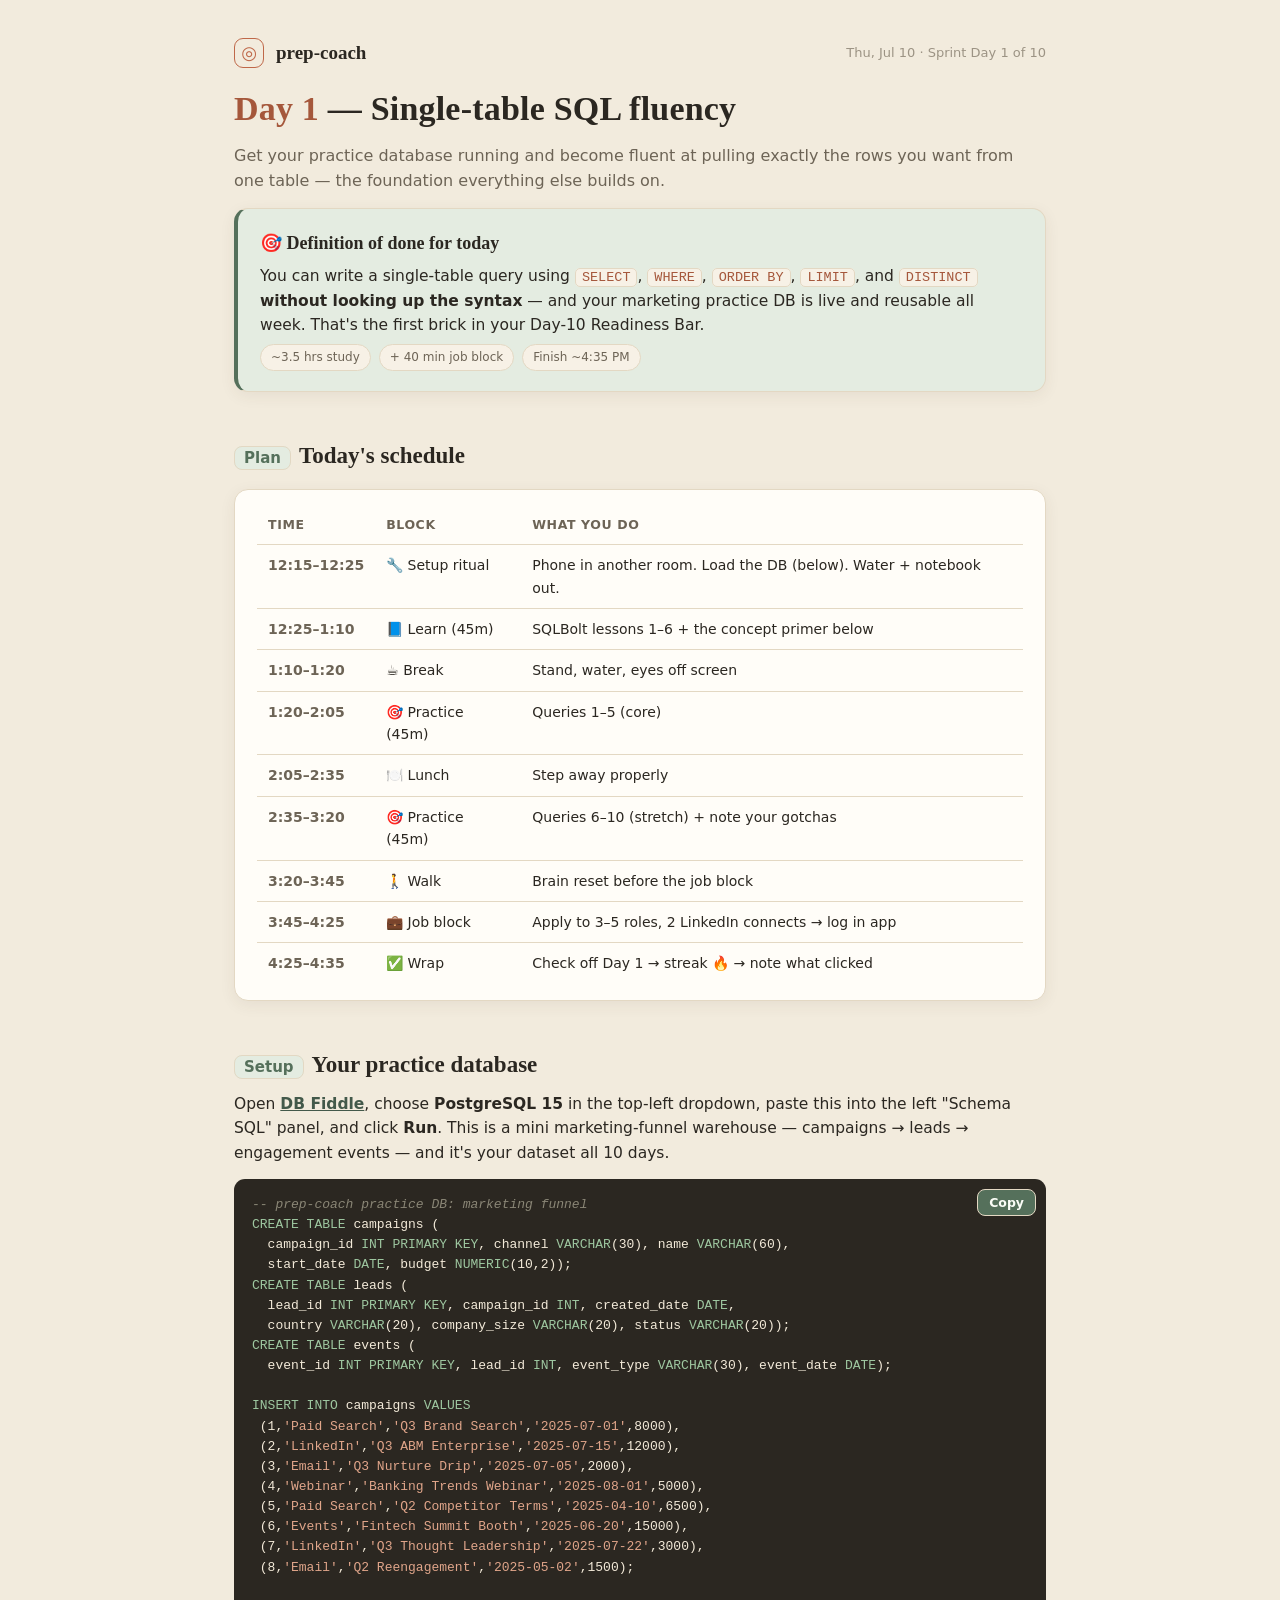
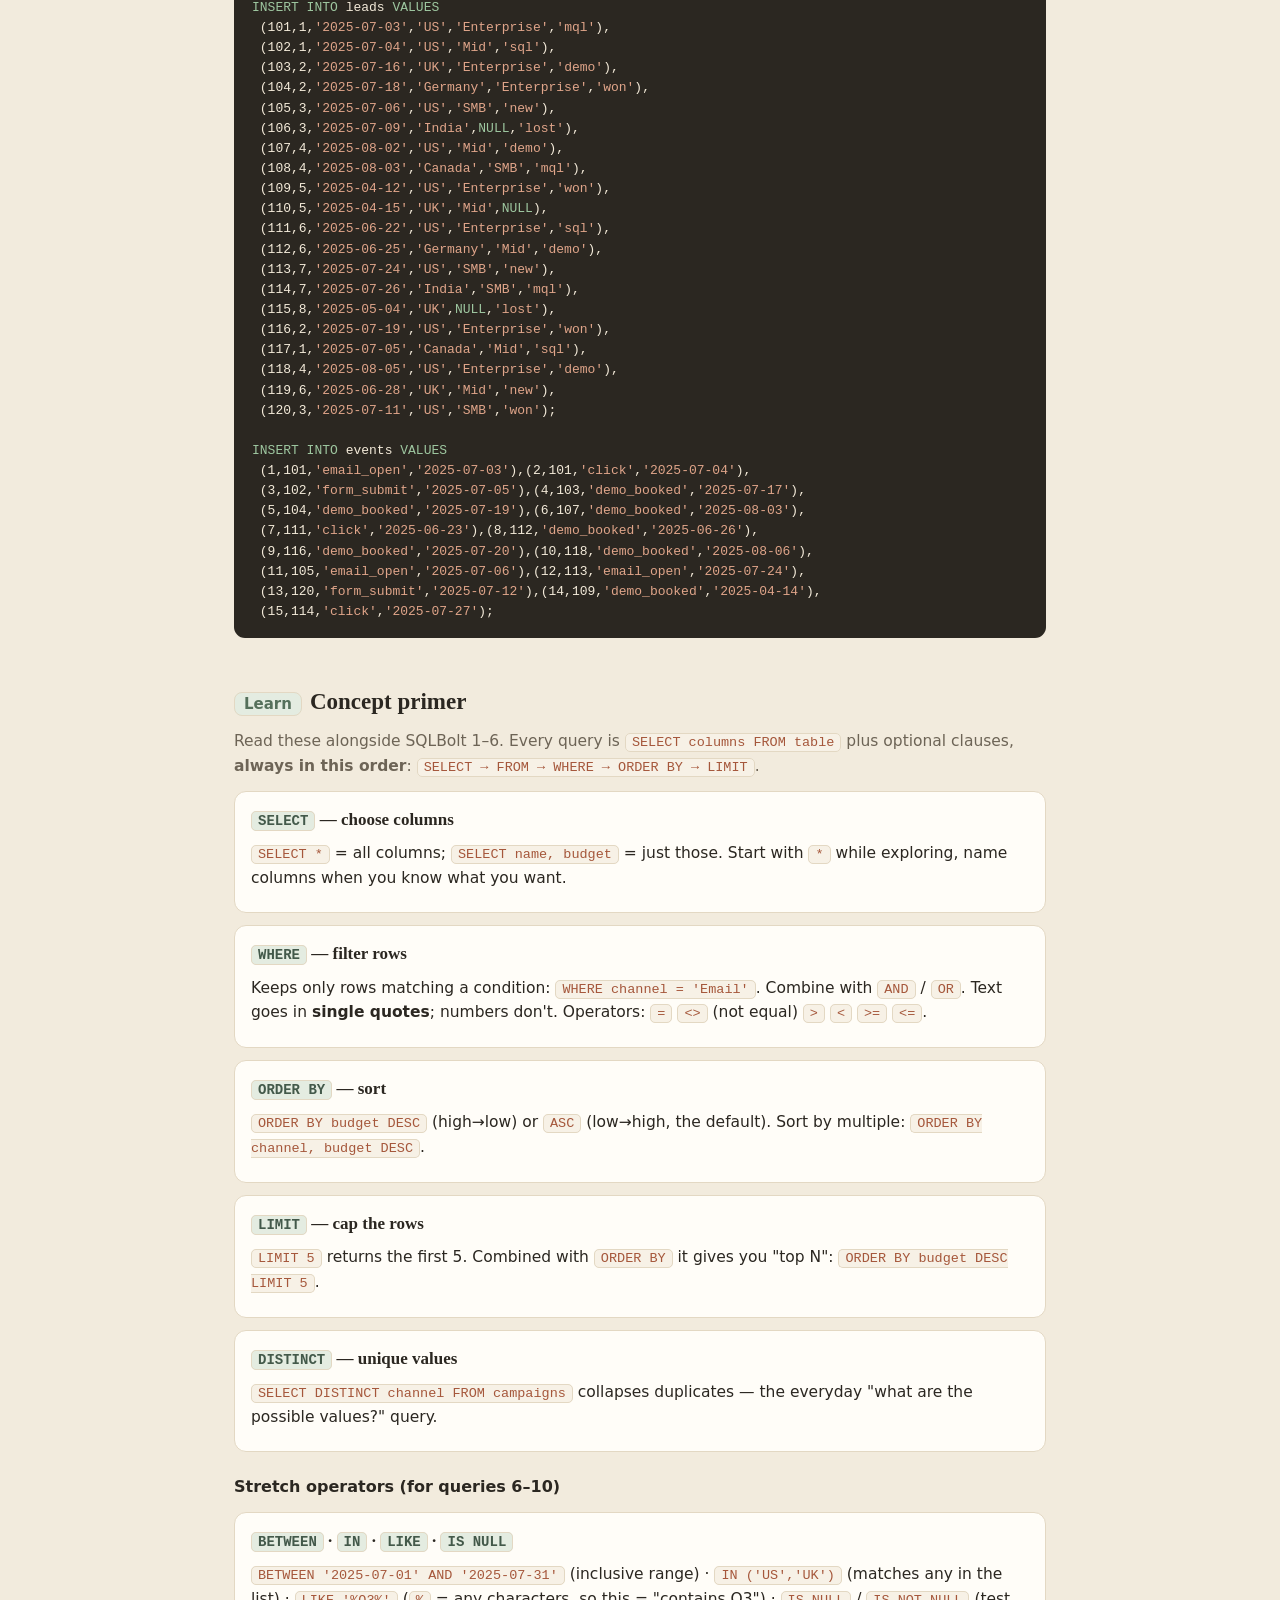
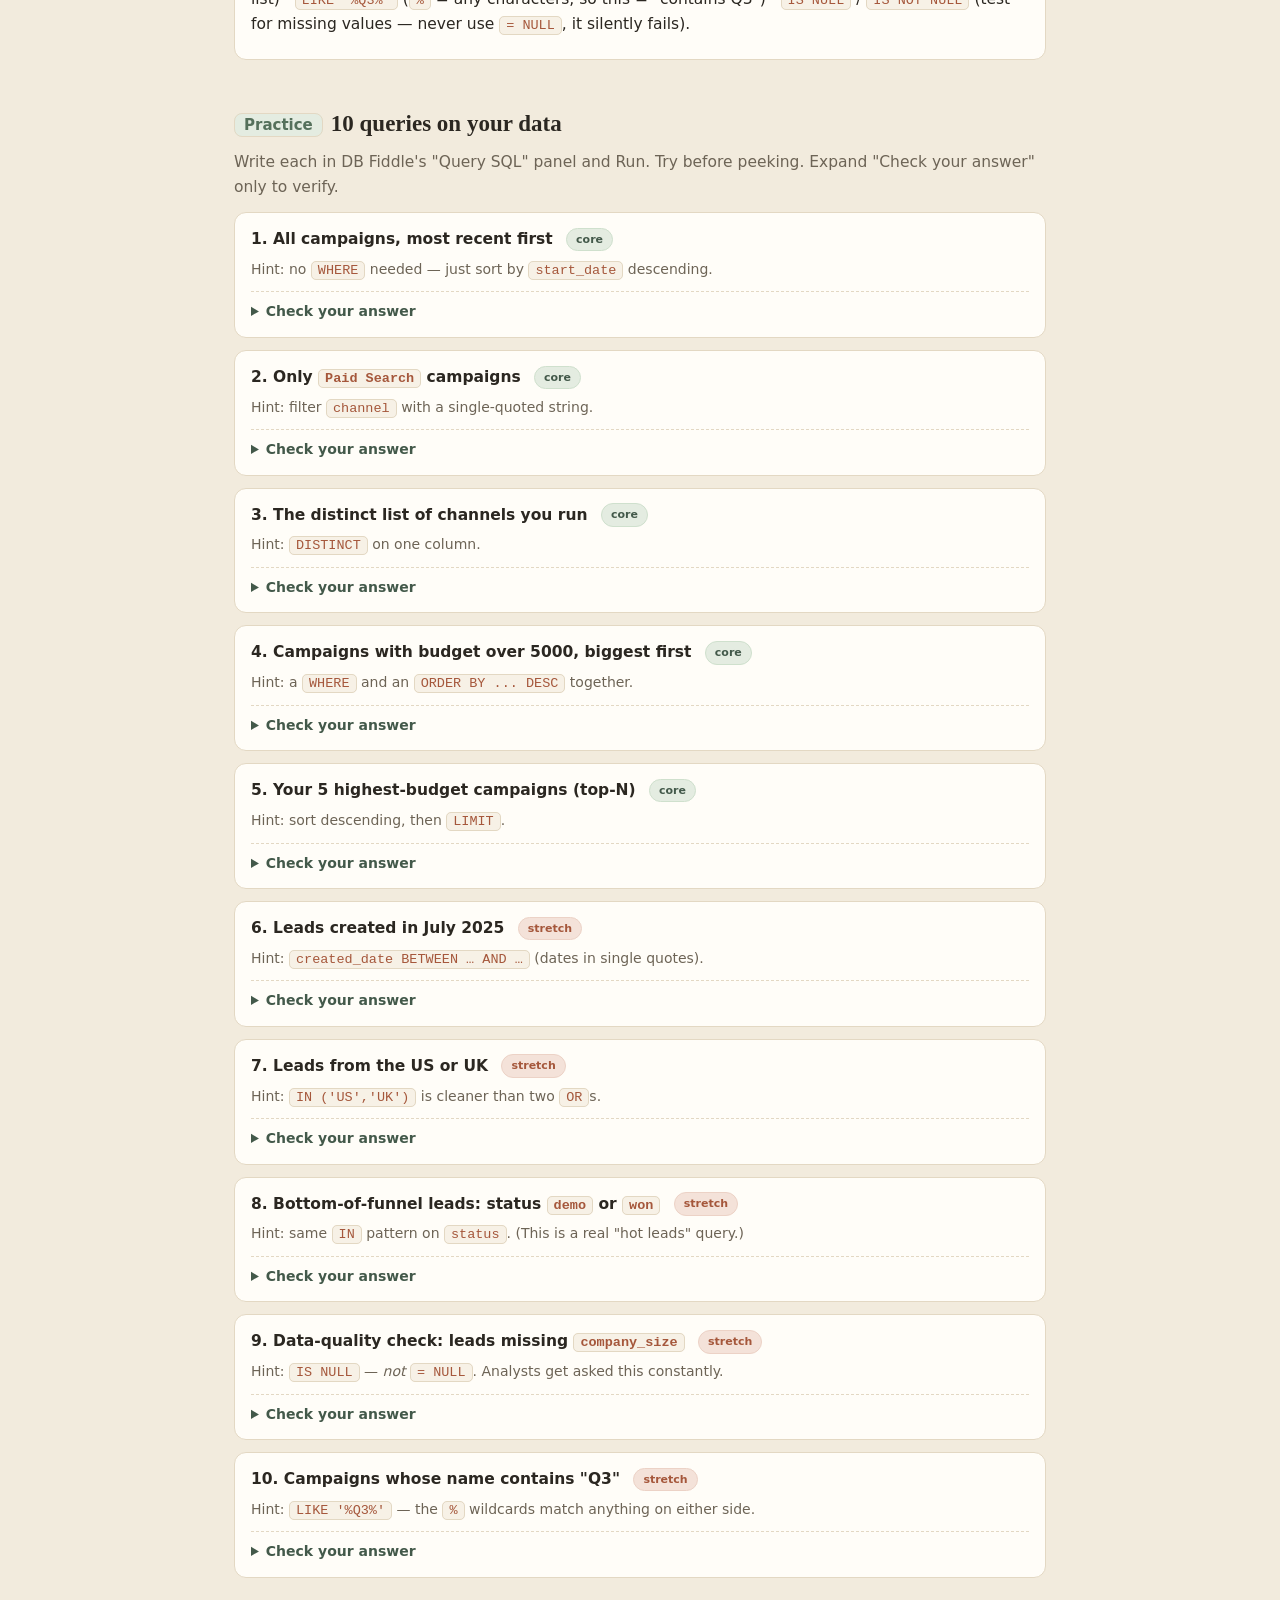
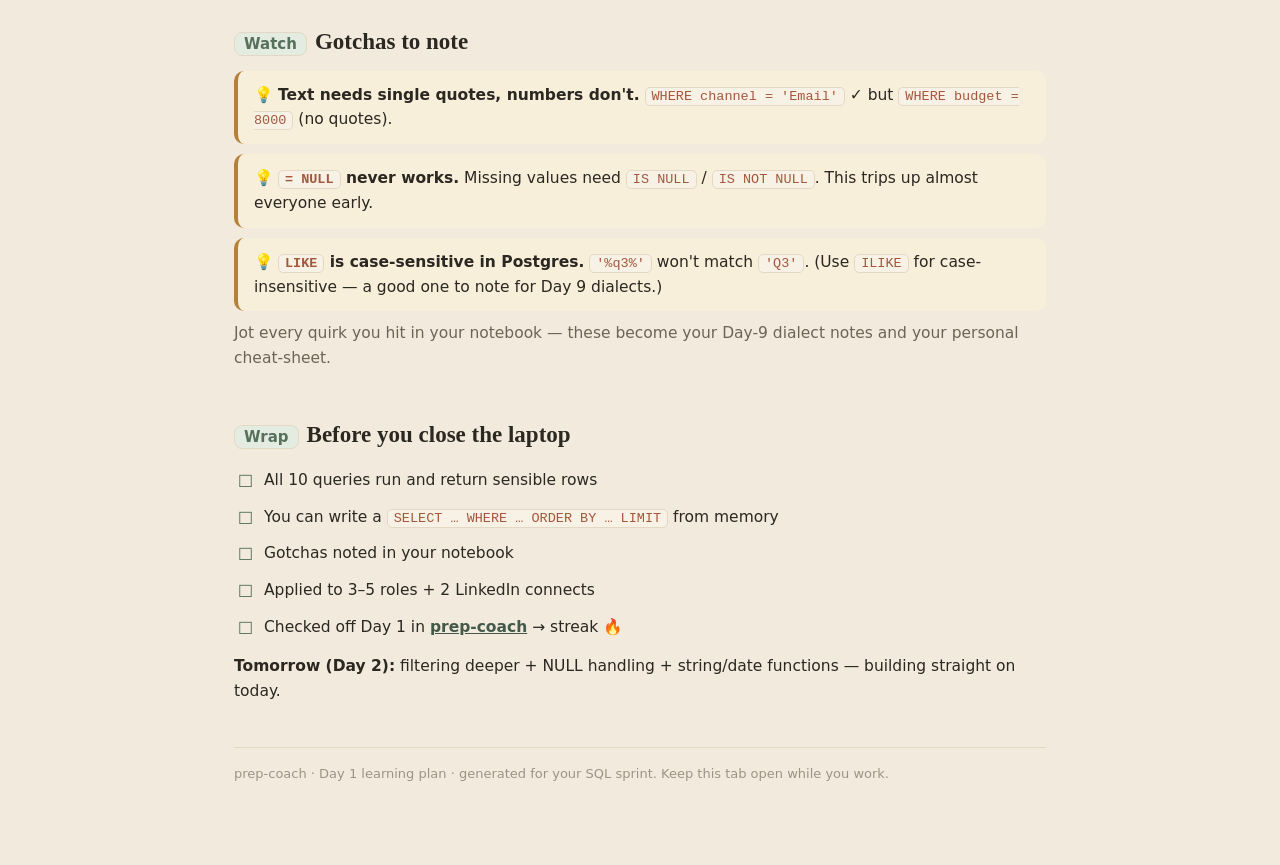
==== day1.html @ 93e47e4e "Make prep-coach an installable PWA + mobile-responsive - manifest.json (standalone, theme color, mas" ====
<!DOCTYPE html>
<html lang="en">
<head>
<meta charset="UTF-8" />
<meta name="viewport" content="width=device-width, initial-scale=1.0" />
<title>prep-coach · Day 1 learning plan</title>
<style>
  :root{
    --bg:#f2ebdd; --panel:#fffdf8; --soft:#f7f1e6; --line:#e3d8c3;
    --text:#2b2721; --muted:#6d6456; --faint:#9c9384;
    --sage:#55705b; --sage-strong:#43594a; --sage-soft:#e4ece1;
    --terra:#bf6849; --terra-strong:#a5573b; --terra-soft:#f4e2d9;
    --good:#4f7a55; --warn:#b5813a; --focus:#7d6180;
    --serif:"Iowan Old Style","Palatino Linotype",Palatino,"Book Antiqua",Georgia,ui-serif,serif;
    --sans:system-ui,-apple-system,"Segoe UI",Roboto,Helvetica,Arial,sans-serif;
  }
  *{box-sizing:border-box}
  html,body{margin:0;background:
    radial-gradient(1100px 520px at 88% -12%,#f6ece0 0%,rgba(246,236,224,0) 60%),
    var(--bg);color:var(--text);font-family:var(--sans);line-height:1.6;font-size:15.5px;
    -webkit-font-smoothing:antialiased}
  .wrap{max-width:860px;margin:0 auto;padding:38px 24px 90px}
  header.top{display:flex;align-items:center;gap:12px;margin-bottom:8px}
  .logo{color:var(--terra);border:1.5px solid var(--terra);border-radius:9px;width:30px;height:30px;
    display:grid;place-items:center;font-size:18px}
  .brand{font-family:var(--serif);font-weight:700;font-size:19px}
  h1{font-family:var(--serif);font-size:34px;margin:14px 0 6px;letter-spacing:.2px}
  h1 .day{color:var(--terra-strong)}
  .lede{color:var(--muted);font-size:16px;margin:0 0 6px}
  h2{font-family:var(--serif);font-size:23px;margin:38px 0 6px;padding-top:8px}
  h2 .n{color:var(--sage);font-size:15px;font-weight:700;font-family:var(--sans);
    border:1px solid var(--line);background:var(--sage-soft);border-radius:8px;padding:2px 9px;margin-right:8px;vertical-align:middle}
  h3{font-size:16px;margin:22px 0 6px}
  p{margin:8px 0}
  .card{background:var(--panel);border:1px solid var(--line);border-radius:14px;padding:20px 22px;
    box-shadow:0 4px 16px rgba(74,60,40,.07);margin:14px 0}
  .goal{border-left:4px solid var(--sage);background:var(--sage-soft)}
  .goal h3{margin-top:0;font-family:var(--serif);font-size:18px}
  .muted{color:var(--muted)} .faint{color:var(--faint)}
  code,kbd{font-family:ui-monospace,SFMono-Regular,Menlo,Consolas,monospace;font-size:13.5px;
    background:var(--soft);border:1px solid var(--line);border-radius:5px;padding:1px 6px;color:var(--terra-strong)}
  pre{background:#2b2721;color:#f3ead9;border-radius:11px;padding:16px 18px;overflow:auto;font-size:13px;line-height:1.55;
    font-family:ui-monospace,SFMono-Regular,Menlo,Consolas,monospace;position:relative}
  pre .kw{color:#9ec7a0} pre .st{color:#e0a58a} pre .cm{color:#8a8676;font-style:italic}
  table{width:100%;border-collapse:collapse;margin:8px 0;font-size:14px}
  th,td{text-align:left;padding:9px 11px;border-bottom:1px solid var(--line);vertical-align:top}
  th{color:var(--muted);font-size:12.5px;text-transform:uppercase;letter-spacing:.6px}
  tr:last-child td{border-bottom:none}
  .time{white-space:nowrap;font-variant-numeric:tabular-nums;color:var(--muted);font-weight:600}
  .concept{border:1px solid var(--line);border-radius:12px;padding:14px 16px;margin:12px 0;background:var(--panel)}
  .concept .name{font-family:var(--serif);font-size:17px;font-weight:700}
  .concept .name code{background:var(--sage-soft);color:var(--sage-strong);font-size:14px}
  .q{border:1px solid var(--line);border-radius:12px;padding:14px 16px;margin:12px 0;background:var(--panel)}
  .q .qh{font-weight:700}
  .q .badge{display:inline-block;font-size:11px;font-weight:700;border-radius:999px;padding:2px 9px;margin-left:8px;
    border:1px solid var(--line);vertical-align:middle}
  .badge.core{color:var(--sage-strong);background:var(--sage-soft);border-color:#cfe0cd}
  .badge.stretch{color:var(--terra-strong);background:var(--terra-soft);border-color:#ecd2c6}
  .hint{color:var(--muted);font-size:14px;margin-top:6px}
  details{margin-top:10px;border-top:1px dashed var(--line);padding-top:8px}
  summary{cursor:pointer;font-weight:600;color:var(--sage-strong);font-size:14px}
  ul.check{list-style:none;padding:0;margin:8px 0}
  ul.check li{padding:6px 0 6px 30px;position:relative}
  ul.check li:before{content:"☐";position:absolute;left:4px;color:var(--sage);font-size:17px}
  .gotcha{border-left:4px solid var(--warn);background:#f8efdb;border-radius:10px;padding:12px 16px;margin:10px 0}
  .btn{border:1px solid var(--line);background:var(--sage);color:#fbfdf7;font-weight:600;font-size:12.5px;
    border-radius:8px;padding:5px 11px;cursor:pointer;position:absolute;top:10px;right:10px;font-family:var(--sans)}
  .btn:hover{background:var(--sage-strong)}
  a{color:var(--sage-strong);font-weight:600}
  .pillrow{display:flex;gap:8px;flex-wrap:wrap;margin:6px 0 0}
  .pill{font-size:12px;border:1px solid var(--line);background:var(--soft);border-radius:999px;padding:3px 10px;color:var(--muted)}
  footer{margin-top:44px;color:var(--faint);font-size:13px;border-top:1px solid var(--line);padding-top:16px}
  @media (max-width:600px){
    .wrap{padding:22px 15px 70px}
    h1{font-size:27px} h2{font-size:20px} .lede{font-size:15px}
    .card{padding:16px} pre{font-size:12px;padding:14px}
    table{font-size:13px} th,td{padding:7px 8px}
    .time{font-size:12.5px}
  }
</style>
</head>
<body>
<div class="wrap">
  <header class="top">
    <span class="logo">◎</span><span class="brand">prep-coach</span>
    <span class="faint" style="margin-left:auto;font-size:13px">Thu, Jul 10 · Sprint Day 1 of 10</span>
  </header>

  <h1><span class="day">Day 1</span> — Single-table SQL fluency</h1>
  <p class="lede">Get your practice database running and become fluent at pulling exactly the rows you want from one table — the foundation everything else builds on.</p>

  <div class="card goal">
    <h3>🎯 Definition of done for today</h3>
    <p style="margin:0">You can write a single-table query using <code>SELECT</code>, <code>WHERE</code>, <code>ORDER BY</code>, <code>LIMIT</code>, and <code>DISTINCT</code> <strong>without looking up the syntax</strong> — and your marketing practice DB is live and reusable all week. That's the first brick in your Day-10 Readiness Bar.</p>
    <div class="pillrow">
      <span class="pill">~3.5 hrs study</span><span class="pill">+ 40 min job block</span><span class="pill">Finish ~4:35 PM</span>
    </div>
  </div>

  <h2><span class="n">Plan</span>Today's schedule</h2>
  <div class="card" style="padding:8px 22px">
  <table>
    <tr><th>Time</th><th>Block</th><th>What you do</th></tr>
    <tr><td class="time">12:15–12:25</td><td>🔧 Setup ritual</td><td>Phone in another room. Load the DB (below). Water + notebook out.</td></tr>
    <tr><td class="time">12:25–1:10</td><td>📘 Learn (45m)</td><td>SQLBolt lessons 1–6 + the concept primer below</td></tr>
    <tr><td class="time">1:10–1:20</td><td>☕ Break</td><td>Stand, water, eyes off screen</td></tr>
    <tr><td class="time">1:20–2:05</td><td>🎯 Practice (45m)</td><td>Queries 1–5 (core)</td></tr>
    <tr><td class="time">2:05–2:35</td><td>🍽️ Lunch</td><td>Step away properly</td></tr>
    <tr><td class="time">2:35–3:20</td><td>🎯 Practice (45m)</td><td>Queries 6–10 (stretch) + note your gotchas</td></tr>
    <tr><td class="time">3:20–3:45</td><td>🚶 Walk</td><td>Brain reset before the job block</td></tr>
    <tr><td class="time">3:45–4:25</td><td>💼 Job block</td><td>Apply to 3–5 roles, 2 LinkedIn connects → log in app</td></tr>
    <tr><td class="time">4:25–4:35</td><td>✅ Wrap</td><td>Check off Day 1 → streak 🔥 → note what clicked</td></tr>
  </table>
  </div>

  <h2><span class="n">Setup</span>Your practice database</h2>
  <p>Open <a href="https://www.db-fiddle.com/" target="_blank" rel="noopener">DB Fiddle</a>, choose <strong>PostgreSQL 15</strong> in the top-left dropdown, paste this into the left "Schema SQL" panel, and click <strong>Run</strong>. This is a mini marketing-funnel warehouse — campaigns → leads → engagement events — and it's your dataset all 10 days.</p>
  <pre id="seed"><button class="btn" onclick="copySeed()">Copy</button><span class="cm">-- prep-coach practice DB: marketing funnel</span>
<span class="kw">CREATE TABLE</span> campaigns (
  campaign_id <span class="kw">INT PRIMARY KEY</span>, channel <span class="kw">VARCHAR</span>(30), name <span class="kw">VARCHAR</span>(60),
  start_date <span class="kw">DATE</span>, budget <span class="kw">NUMERIC</span>(10,2));
<span class="kw">CREATE TABLE</span> leads (
  lead_id <span class="kw">INT PRIMARY KEY</span>, campaign_id <span class="kw">INT</span>, created_date <span class="kw">DATE</span>,
  country <span class="kw">VARCHAR</span>(20), company_size <span class="kw">VARCHAR</span>(20), status <span class="kw">VARCHAR</span>(20));
<span class="kw">CREATE TABLE</span> events (
  event_id <span class="kw">INT PRIMARY KEY</span>, lead_id <span class="kw">INT</span>, event_type <span class="kw">VARCHAR</span>(30), event_date <span class="kw">DATE</span>);

<span class="kw">INSERT INTO</span> campaigns <span class="kw">VALUES</span>
 (1,<span class="st">'Paid Search'</span>,<span class="st">'Q3 Brand Search'</span>,<span class="st">'2025-07-01'</span>,8000),
 (2,<span class="st">'LinkedIn'</span>,<span class="st">'Q3 ABM Enterprise'</span>,<span class="st">'2025-07-15'</span>,12000),
 (3,<span class="st">'Email'</span>,<span class="st">'Q3 Nurture Drip'</span>,<span class="st">'2025-07-05'</span>,2000),
 (4,<span class="st">'Webinar'</span>,<span class="st">'Banking Trends Webinar'</span>,<span class="st">'2025-08-01'</span>,5000),
 (5,<span class="st">'Paid Search'</span>,<span class="st">'Q2 Competitor Terms'</span>,<span class="st">'2025-04-10'</span>,6500),
 (6,<span class="st">'Events'</span>,<span class="st">'Fintech Summit Booth'</span>,<span class="st">'2025-06-20'</span>,15000),
 (7,<span class="st">'LinkedIn'</span>,<span class="st">'Q3 Thought Leadership'</span>,<span class="st">'2025-07-22'</span>,3000),
 (8,<span class="st">'Email'</span>,<span class="st">'Q2 Reengagement'</span>,<span class="st">'2025-05-02'</span>,1500);

<span class="kw">INSERT INTO</span> leads <span class="kw">VALUES</span>
 (101,1,<span class="st">'2025-07-03'</span>,<span class="st">'US'</span>,<span class="st">'Enterprise'</span>,<span class="st">'mql'</span>),
 (102,1,<span class="st">'2025-07-04'</span>,<span class="st">'US'</span>,<span class="st">'Mid'</span>,<span class="st">'sql'</span>),
 (103,2,<span class="st">'2025-07-16'</span>,<span class="st">'UK'</span>,<span class="st">'Enterprise'</span>,<span class="st">'demo'</span>),
 (104,2,<span class="st">'2025-07-18'</span>,<span class="st">'Germany'</span>,<span class="st">'Enterprise'</span>,<span class="st">'won'</span>),
 (105,3,<span class="st">'2025-07-06'</span>,<span class="st">'US'</span>,<span class="st">'SMB'</span>,<span class="st">'new'</span>),
 (106,3,<span class="st">'2025-07-09'</span>,<span class="st">'India'</span>,<span class="kw">NULL</span>,<span class="st">'lost'</span>),
 (107,4,<span class="st">'2025-08-02'</span>,<span class="st">'US'</span>,<span class="st">'Mid'</span>,<span class="st">'demo'</span>),
 (108,4,<span class="st">'2025-08-03'</span>,<span class="st">'Canada'</span>,<span class="st">'SMB'</span>,<span class="st">'mql'</span>),
 (109,5,<span class="st">'2025-04-12'</span>,<span class="st">'US'</span>,<span class="st">'Enterprise'</span>,<span class="st">'won'</span>),
 (110,5,<span class="st">'2025-04-15'</span>,<span class="st">'UK'</span>,<span class="st">'Mid'</span>,<span class="kw">NULL</span>),
 (111,6,<span class="st">'2025-06-22'</span>,<span class="st">'US'</span>,<span class="st">'Enterprise'</span>,<span class="st">'sql'</span>),
 (112,6,<span class="st">'2025-06-25'</span>,<span class="st">'Germany'</span>,<span class="st">'Mid'</span>,<span class="st">'demo'</span>),
 (113,7,<span class="st">'2025-07-24'</span>,<span class="st">'US'</span>,<span class="st">'SMB'</span>,<span class="st">'new'</span>),
 (114,7,<span class="st">'2025-07-26'</span>,<span class="st">'India'</span>,<span class="st">'SMB'</span>,<span class="st">'mql'</span>),
 (115,8,<span class="st">'2025-05-04'</span>,<span class="st">'UK'</span>,<span class="kw">NULL</span>,<span class="st">'lost'</span>),
 (116,2,<span class="st">'2025-07-19'</span>,<span class="st">'US'</span>,<span class="st">'Enterprise'</span>,<span class="st">'won'</span>),
 (117,1,<span class="st">'2025-07-05'</span>,<span class="st">'Canada'</span>,<span class="st">'Mid'</span>,<span class="st">'sql'</span>),
 (118,4,<span class="st">'2025-08-05'</span>,<span class="st">'US'</span>,<span class="st">'Enterprise'</span>,<span class="st">'demo'</span>),
 (119,6,<span class="st">'2025-06-28'</span>,<span class="st">'UK'</span>,<span class="st">'Mid'</span>,<span class="st">'new'</span>),
 (120,3,<span class="st">'2025-07-11'</span>,<span class="st">'US'</span>,<span class="st">'SMB'</span>,<span class="st">'won'</span>);

<span class="kw">INSERT INTO</span> events <span class="kw">VALUES</span>
 (1,101,<span class="st">'email_open'</span>,<span class="st">'2025-07-03'</span>),(2,101,<span class="st">'click'</span>,<span class="st">'2025-07-04'</span>),
 (3,102,<span class="st">'form_submit'</span>,<span class="st">'2025-07-05'</span>),(4,103,<span class="st">'demo_booked'</span>,<span class="st">'2025-07-17'</span>),
 (5,104,<span class="st">'demo_booked'</span>,<span class="st">'2025-07-19'</span>),(6,107,<span class="st">'demo_booked'</span>,<span class="st">'2025-08-03'</span>),
 (7,111,<span class="st">'click'</span>,<span class="st">'2025-06-23'</span>),(8,112,<span class="st">'demo_booked'</span>,<span class="st">'2025-06-26'</span>),
 (9,116,<span class="st">'demo_booked'</span>,<span class="st">'2025-07-20'</span>),(10,118,<span class="st">'demo_booked'</span>,<span class="st">'2025-08-06'</span>),
 (11,105,<span class="st">'email_open'</span>,<span class="st">'2025-07-06'</span>),(12,113,<span class="st">'email_open'</span>,<span class="st">'2025-07-24'</span>),
 (13,120,<span class="st">'form_submit'</span>,<span class="st">'2025-07-12'</span>),(14,109,<span class="st">'demo_booked'</span>,<span class="st">'2025-04-14'</span>),
 (15,114,<span class="st">'click'</span>,<span class="st">'2025-07-27'</span>);</pre>

  <h2><span class="n">Learn</span>Concept primer</h2>
  <p class="muted">Read these alongside SQLBolt 1–6. Every query is <code>SELECT columns FROM table</code> plus optional clauses, <strong>always in this order</strong>: <code>SELECT → FROM → WHERE → ORDER BY → LIMIT</code>.</p>

  <div class="concept"><div class="name"><code>SELECT</code> — choose columns</div>
    <p><code>SELECT *</code> = all columns; <code>SELECT name, budget</code> = just those. Start with <code>*</code> while exploring, name columns when you know what you want.</p></div>

  <div class="concept"><div class="name"><code>WHERE</code> — filter rows</div>
    <p>Keeps only rows matching a condition: <code>WHERE channel = 'Email'</code>. Combine with <code>AND</code> / <code>OR</code>. Text goes in <strong>single quotes</strong>; numbers don't. Operators: <code>=</code> <code>&lt;&gt;</code> (not equal) <code>&gt;</code> <code>&lt;</code> <code>&gt;=</code> <code>&lt;=</code>.</p></div>

  <div class="concept"><div class="name"><code>ORDER BY</code> — sort</div>
    <p><code>ORDER BY budget DESC</code> (high→low) or <code>ASC</code> (low→high, the default). Sort by multiple: <code>ORDER BY channel, budget DESC</code>.</p></div>

  <div class="concept"><div class="name"><code>LIMIT</code> — cap the rows</div>
    <p><code>LIMIT 5</code> returns the first 5. Combined with <code>ORDER BY</code> it gives you "top N": <code>ORDER BY budget DESC LIMIT 5</code>.</p></div>

  <div class="concept"><div class="name"><code>DISTINCT</code> — unique values</div>
    <p><code>SELECT DISTINCT channel FROM campaigns</code> collapses duplicates — the everyday "what are the possible values?" query.</p></div>

  <h3>Stretch operators (for queries 6–10)</h3>
  <div class="concept"><div class="name"><code>BETWEEN</code> · <code>IN</code> · <code>LIKE</code> · <code>IS NULL</code></div>
    <p><code>BETWEEN '2025-07-01' AND '2025-07-31'</code> (inclusive range) · <code>IN ('US','UK')</code> (matches any in the list) · <code>LIKE '%Q3%'</code> (<code>%</code> = any characters, so this = "contains Q3") · <code>IS NULL</code> / <code>IS NOT NULL</code> (test for missing values — never use <code>= NULL</code>, it silently fails).</p></div>

  <h2><span class="n">Practice</span>10 queries on your data</h2>
  <p class="muted">Write each in DB Fiddle's "Query SQL" panel and Run. Try before peeking. Expand "Check your answer" only to verify.</p>

  <div class="q"><div class="qh">1. All campaigns, most recent first <span class="badge core">core</span></div>
    <div class="hint">Hint: no <code>WHERE</code> needed — just sort by <code>start_date</code> descending.</div>
    <details><summary>Check your answer</summary><pre><span class="kw">SELECT</span> * <span class="kw">FROM</span> campaigns <span class="kw">ORDER BY</span> start_date <span class="kw">DESC</span>;</pre></details></div>

  <div class="q"><div class="qh">2. Only <code>Paid Search</code> campaigns <span class="badge core">core</span></div>
    <div class="hint">Hint: filter <code>channel</code> with a single-quoted string.</div>
    <details><summary>Check your answer</summary><pre><span class="kw">SELECT</span> * <span class="kw">FROM</span> campaigns <span class="kw">WHERE</span> channel = <span class="st">'Paid Search'</span>;</pre></details></div>

  <div class="q"><div class="qh">3. The distinct list of channels you run <span class="badge core">core</span></div>
    <div class="hint">Hint: <code>DISTINCT</code> on one column.</div>
    <details><summary>Check your answer</summary><pre><span class="kw">SELECT DISTINCT</span> channel <span class="kw">FROM</span> campaigns;</pre></details></div>

  <div class="q"><div class="qh">4. Campaigns with budget over 5000, biggest first <span class="badge core">core</span></div>
    <div class="hint">Hint: a <code>WHERE</code> and an <code>ORDER BY ... DESC</code> together.</div>
    <details><summary>Check your answer</summary><pre><span class="kw">SELECT</span> * <span class="kw">FROM</span> campaigns <span class="kw">WHERE</span> budget &gt; 5000 <span class="kw">ORDER BY</span> budget <span class="kw">DESC</span>;</pre></details></div>

  <div class="q"><div class="qh">5. Your 5 highest-budget campaigns (top-N) <span class="badge core">core</span></div>
    <div class="hint">Hint: sort descending, then <code>LIMIT</code>.</div>
    <details><summary>Check your answer</summary><pre><span class="kw">SELECT</span> * <span class="kw">FROM</span> campaigns <span class="kw">ORDER BY</span> budget <span class="kw">DESC</span> <span class="kw">LIMIT</span> 5;</pre></details></div>

  <div class="q"><div class="qh">6. Leads created in July 2025 <span class="badge stretch">stretch</span></div>
    <div class="hint">Hint: <code>created_date BETWEEN … AND …</code> (dates in single quotes).</div>
    <details><summary>Check your answer</summary><pre><span class="kw">SELECT</span> * <span class="kw">FROM</span> leads
<span class="kw">WHERE</span> created_date <span class="kw">BETWEEN</span> <span class="st">'2025-07-01'</span> <span class="kw">AND</span> <span class="st">'2025-07-31'</span>;</pre></details></div>

  <div class="q"><div class="qh">7. Leads from the US or UK <span class="badge stretch">stretch</span></div>
    <div class="hint">Hint: <code>IN ('US','UK')</code> is cleaner than two <code>OR</code>s.</div>
    <details><summary>Check your answer</summary><pre><span class="kw">SELECT</span> * <span class="kw">FROM</span> leads <span class="kw">WHERE</span> country <span class="kw">IN</span> (<span class="st">'US'</span>,<span class="st">'UK'</span>);</pre></details></div>

  <div class="q"><div class="qh">8. Bottom-of-funnel leads: status <code>demo</code> or <code>won</code> <span class="badge stretch">stretch</span></div>
    <div class="hint">Hint: same <code>IN</code> pattern on <code>status</code>. (This is a real "hot leads" query.)</div>
    <details><summary>Check your answer</summary><pre><span class="kw">SELECT</span> * <span class="kw">FROM</span> leads <span class="kw">WHERE</span> status <span class="kw">IN</span> (<span class="st">'demo'</span>,<span class="st">'won'</span>);</pre></details></div>

  <div class="q"><div class="qh">9. Data-quality check: leads missing <code>company_size</code> <span class="badge stretch">stretch</span></div>
    <div class="hint">Hint: <code>IS NULL</code> — <em>not</em> <code>= NULL</code>. Analysts get asked this constantly.</div>
    <details><summary>Check your answer</summary><pre><span class="kw">SELECT</span> * <span class="kw">FROM</span> leads <span class="kw">WHERE</span> company_size <span class="kw">IS NULL</span>;</pre></details></div>

  <div class="q"><div class="qh">10. Campaigns whose name contains "Q3" <span class="badge stretch">stretch</span></div>
    <div class="hint">Hint: <code>LIKE '%Q3%'</code> — the <code>%</code> wildcards match anything on either side.</div>
    <details><summary>Check your answer</summary><pre><span class="kw">SELECT</span> * <span class="kw">FROM</span> campaigns <span class="kw">WHERE</span> name <span class="kw">LIKE</span> <span class="st">'%Q3%'</span>;</pre></details></div>

  <h2><span class="n">Watch</span>Gotchas to note</h2>
  <div class="gotcha">💡 <strong>Text needs single quotes, numbers don't.</strong> <code>WHERE channel = 'Email'</code> ✓ but <code>WHERE budget = 8000</code> (no quotes).</div>
  <div class="gotcha">💡 <strong><code>= NULL</code> never works.</strong> Missing values need <code>IS NULL</code> / <code>IS NOT NULL</code>. This trips up almost everyone early.</div>
  <div class="gotcha">💡 <strong><code>LIKE</code> is case-sensitive in Postgres.</strong> <code>'%q3%'</code> won't match <code>'Q3'</code>. (Use <code>ILIKE</code> for case-insensitive — a good one to note for Day 9 dialects.)</div>
  <p class="muted">Jot every quirk you hit in your notebook — these become your Day-9 dialect notes and your personal cheat-sheet.</p>

  <h2><span class="n">Wrap</span>Before you close the laptop</h2>
  <ul class="check">
    <li>All 10 queries run and return sensible rows</li>
    <li>You can write a <code>SELECT … WHERE … ORDER BY … LIMIT</code> from memory</li>
    <li>Gotchas noted in your notebook</li>
    <li>Applied to 3–5 roles + 2 LinkedIn connects</li>
    <li>Checked off Day 1 in <a href="http://localhost:8000" target="_blank">prep-coach</a> → streak 🔥</li>
  </ul>
  <p><strong>Tomorrow (Day 2):</strong> filtering deeper + NULL handling + string/date functions — building straight on today.</p>

  <footer>prep-coach · Day 1 learning plan · generated for your SQL sprint. Keep this tab open while you work.</footer>
</div>

<script>
function copySeed(){
  const el=document.getElementById('seed').cloneNode(true);
  const b=el.querySelector('button'); if(b) b.remove();
  navigator.clipboard.writeText(el.innerText).then(()=>{
    const btn=document.querySelector('#seed .btn'); const t=btn.textContent;
    btn.textContent='Copied ✓'; setTimeout(()=>btn.textContent=t,1500);
  });
}
</script>
</body>
</html>
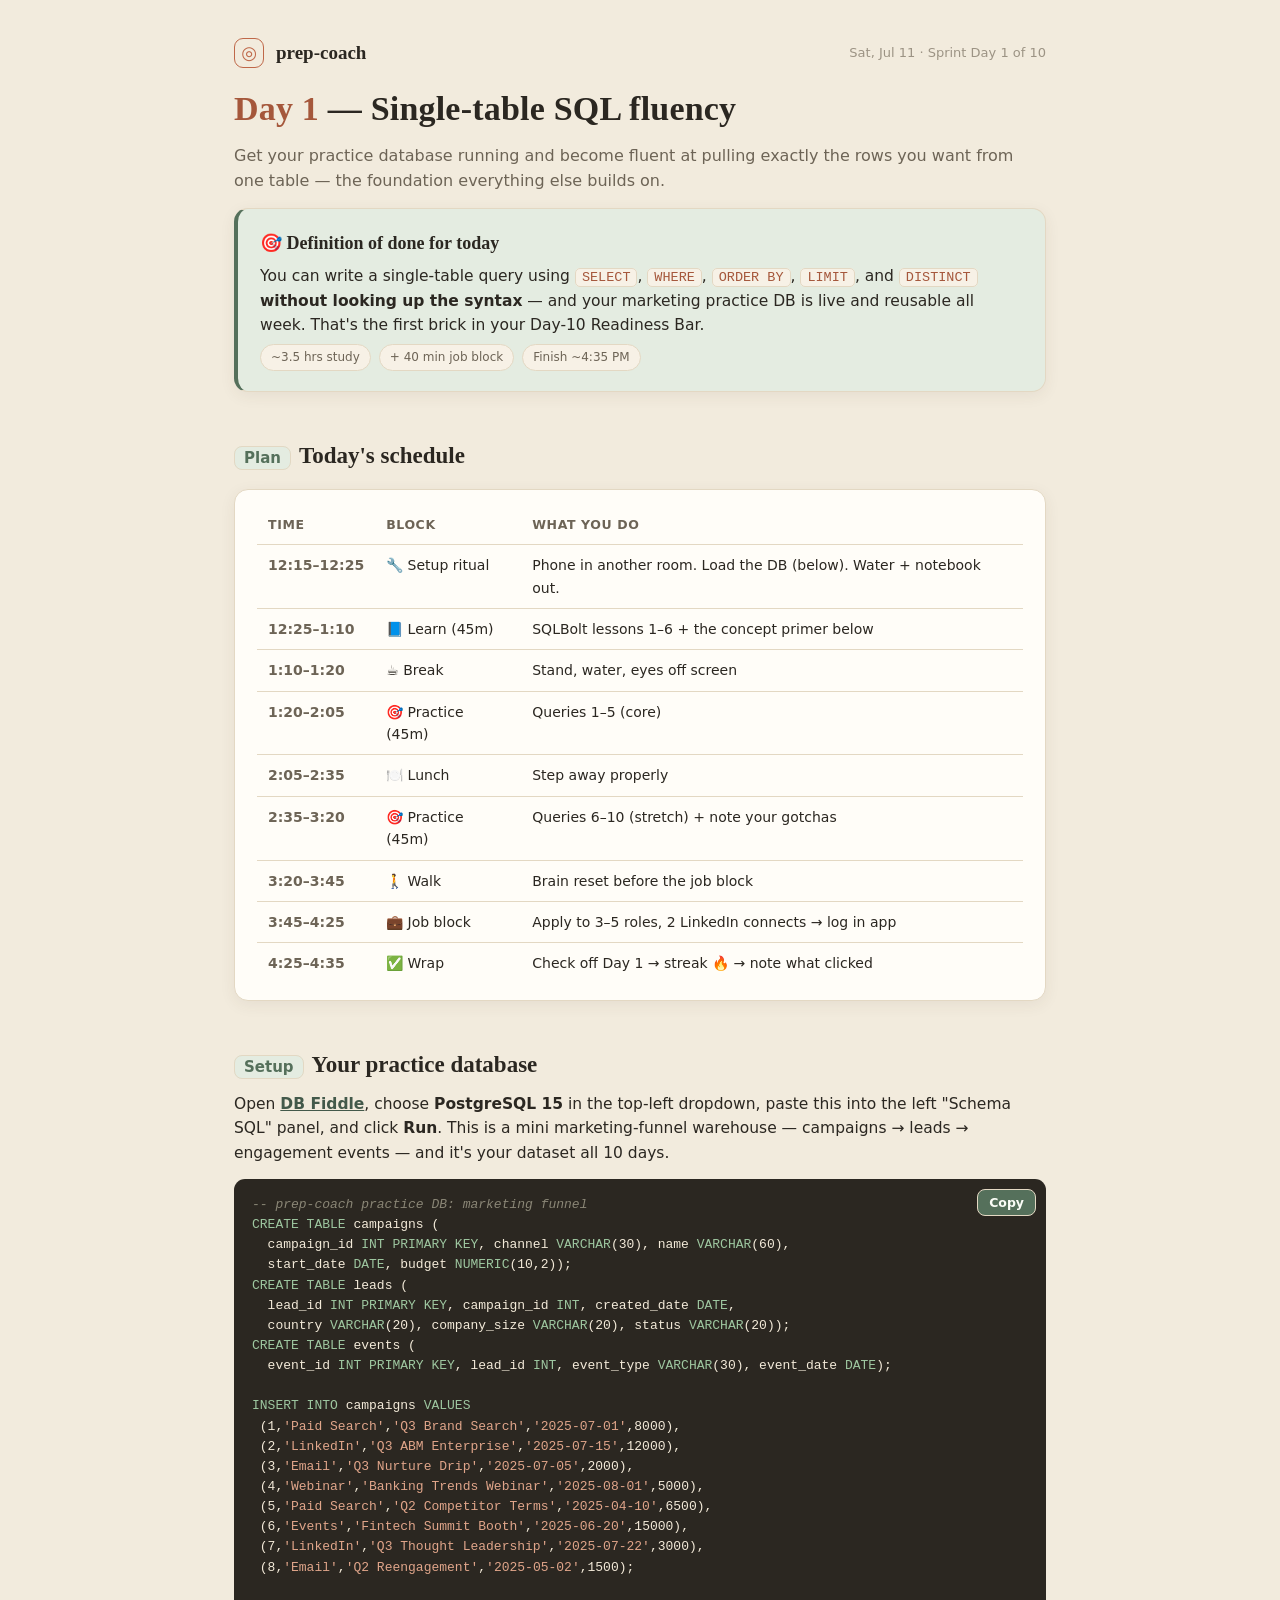
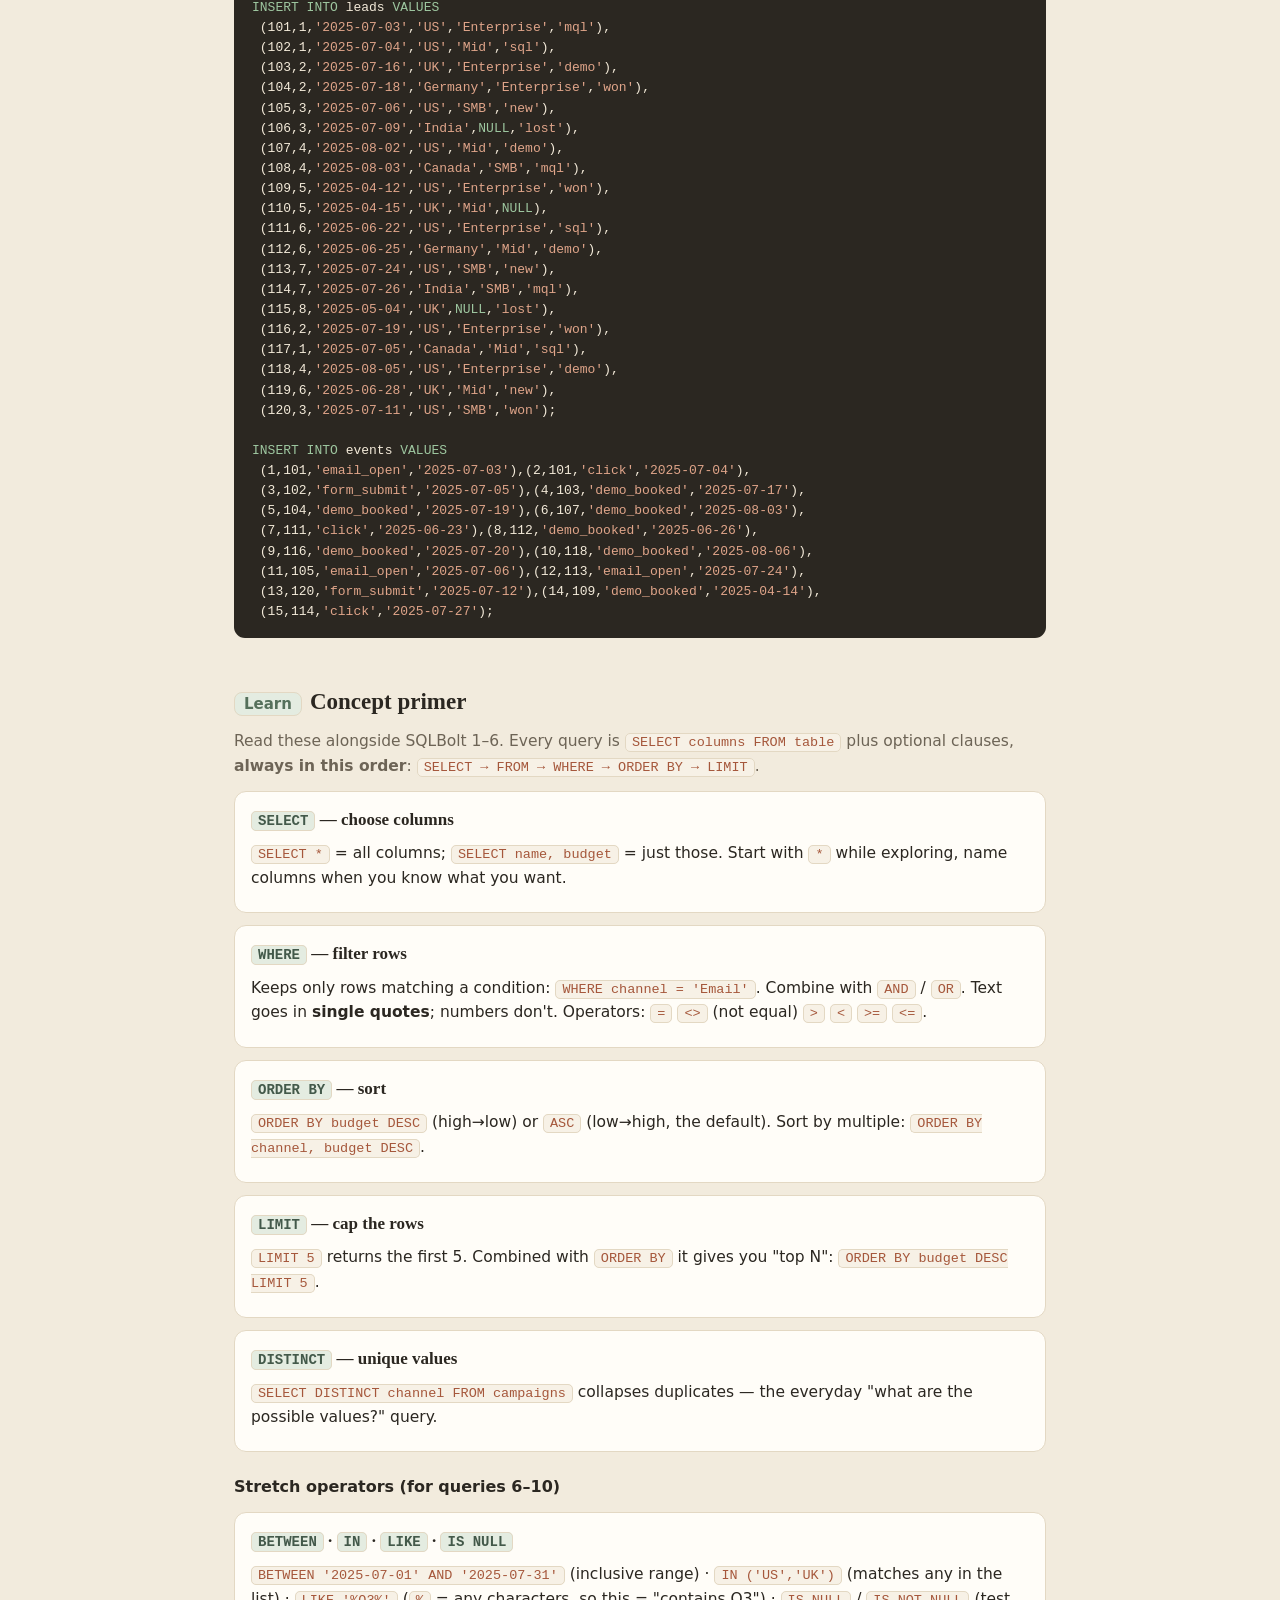
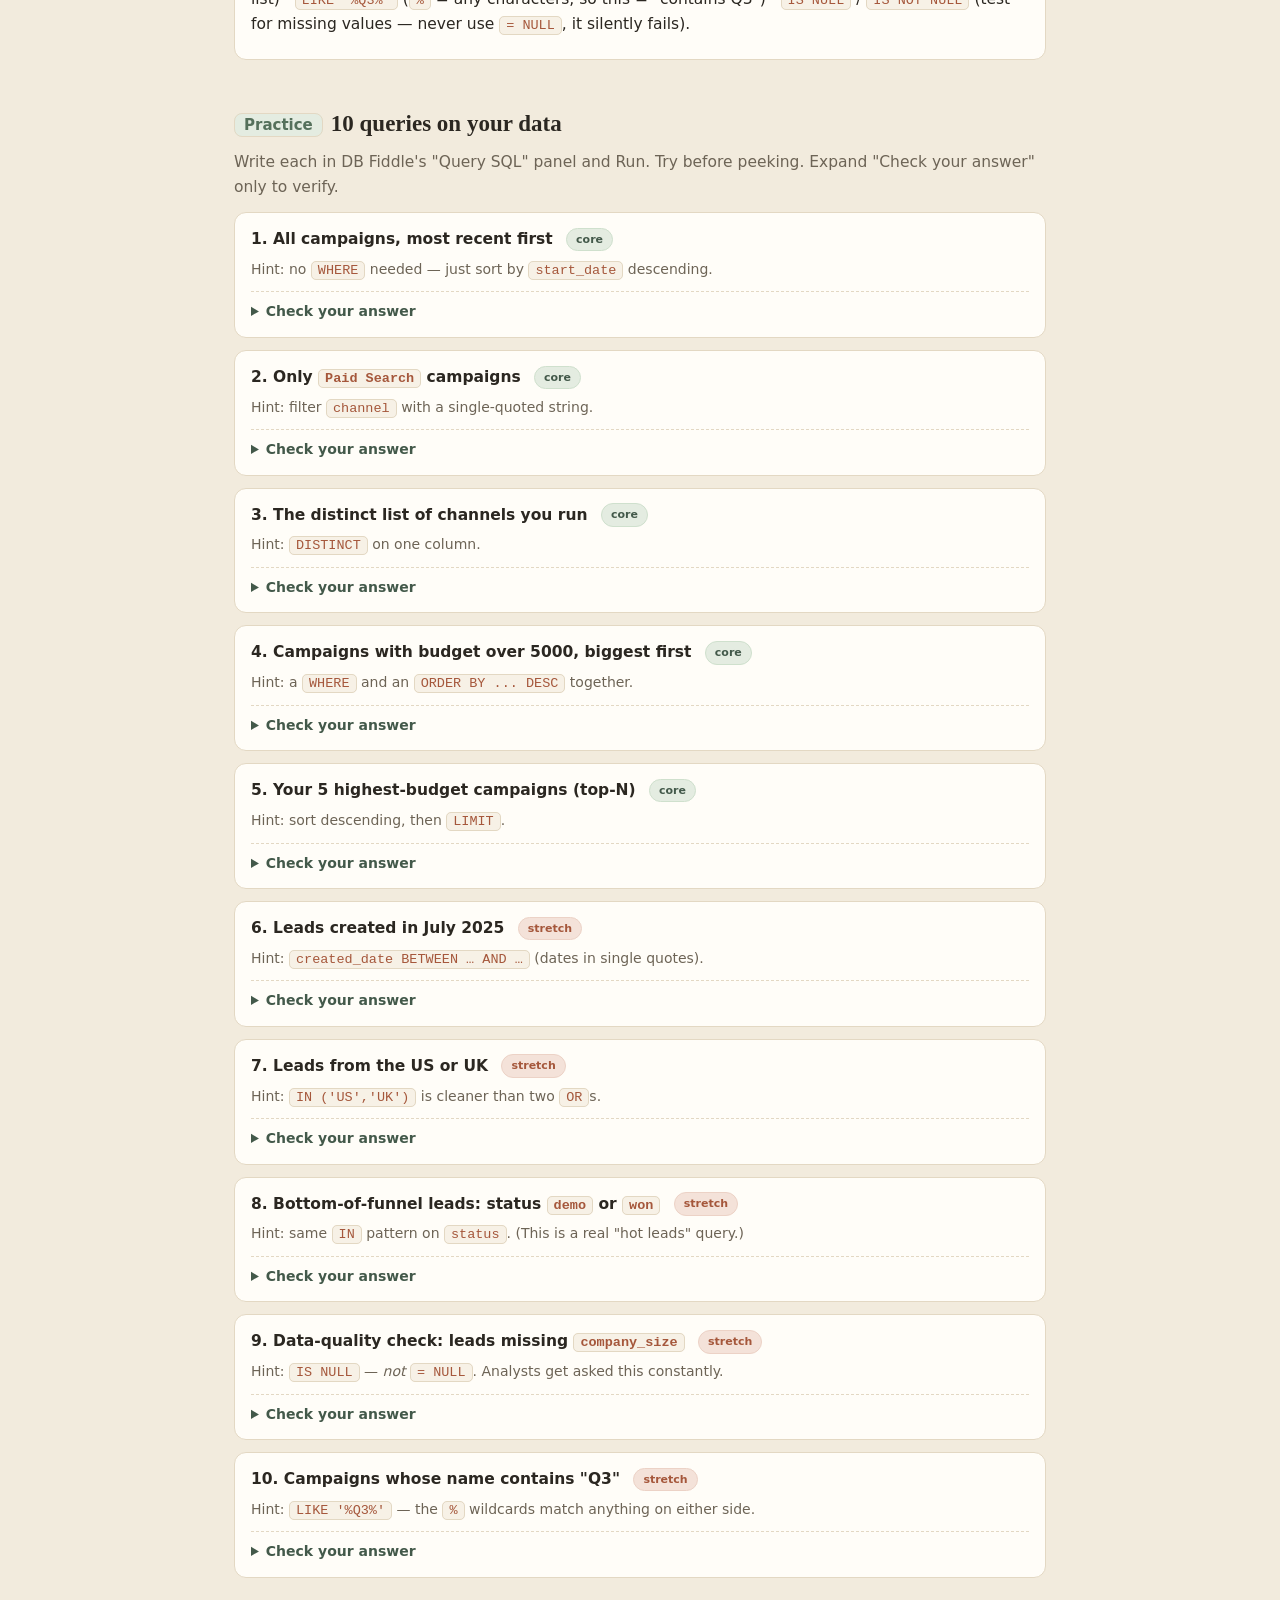
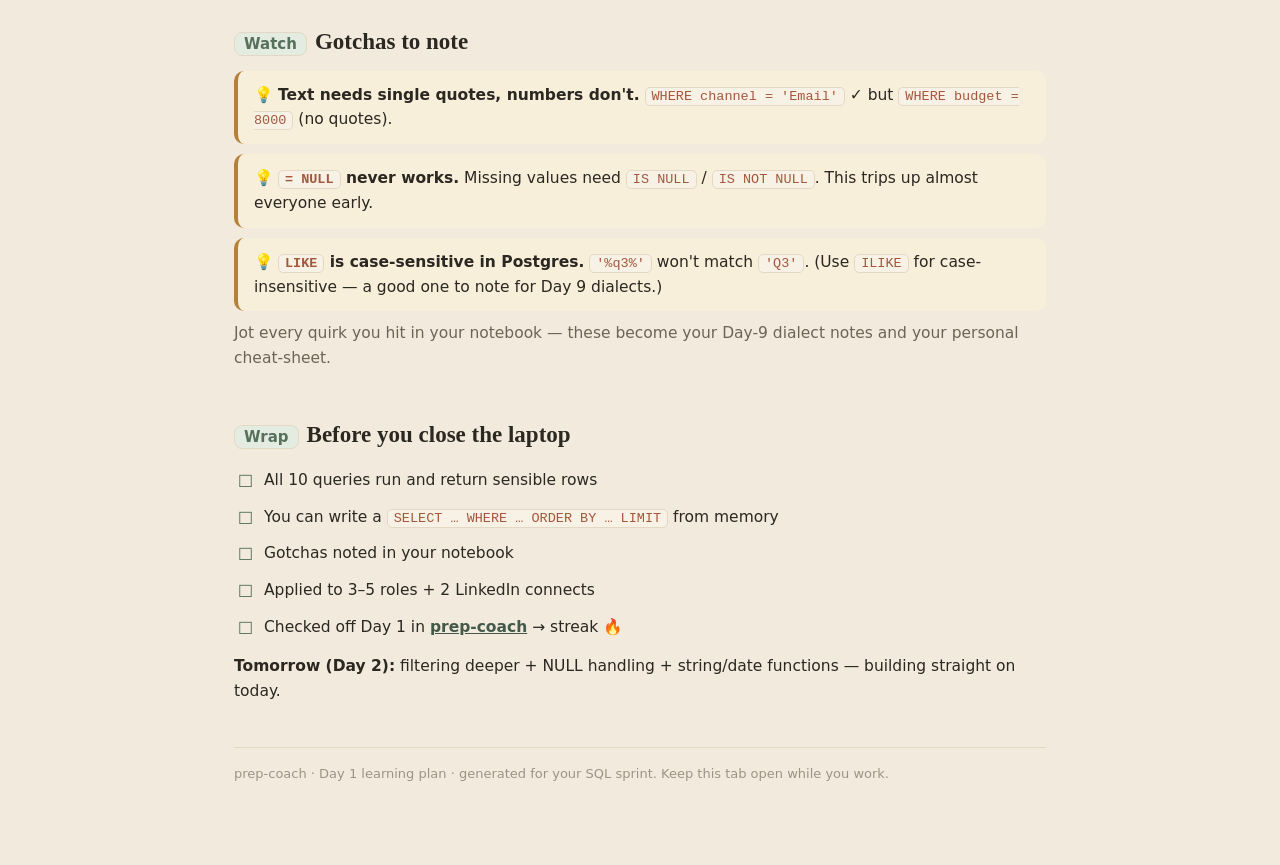
==== commit 1d1cf26e: "Update Day 1 handout date to Sat, Jul 11 Co-Authored-By: Claude Opus 4.8 <noreply@anthropic.com>" ====
--- a/day1.html
+++ b/day1.html
@@ -83,7 +83,7 @@
 <div class="wrap">
   <header class="top">
     <span class="logo">◎</span><span class="brand">prep-coach</span>
-    <span class="faint" style="margin-left:auto;font-size:13px">Thu, Jul 10 · Sprint Day 1 of 10</span>
+    <span class="faint" style="margin-left:auto;font-size:13px">Sat, Jul 11 · Sprint Day 1 of 10</span>
   </header>
 
   <h1><span class="day">Day 1</span> — Single-table SQL fluency</h1>
